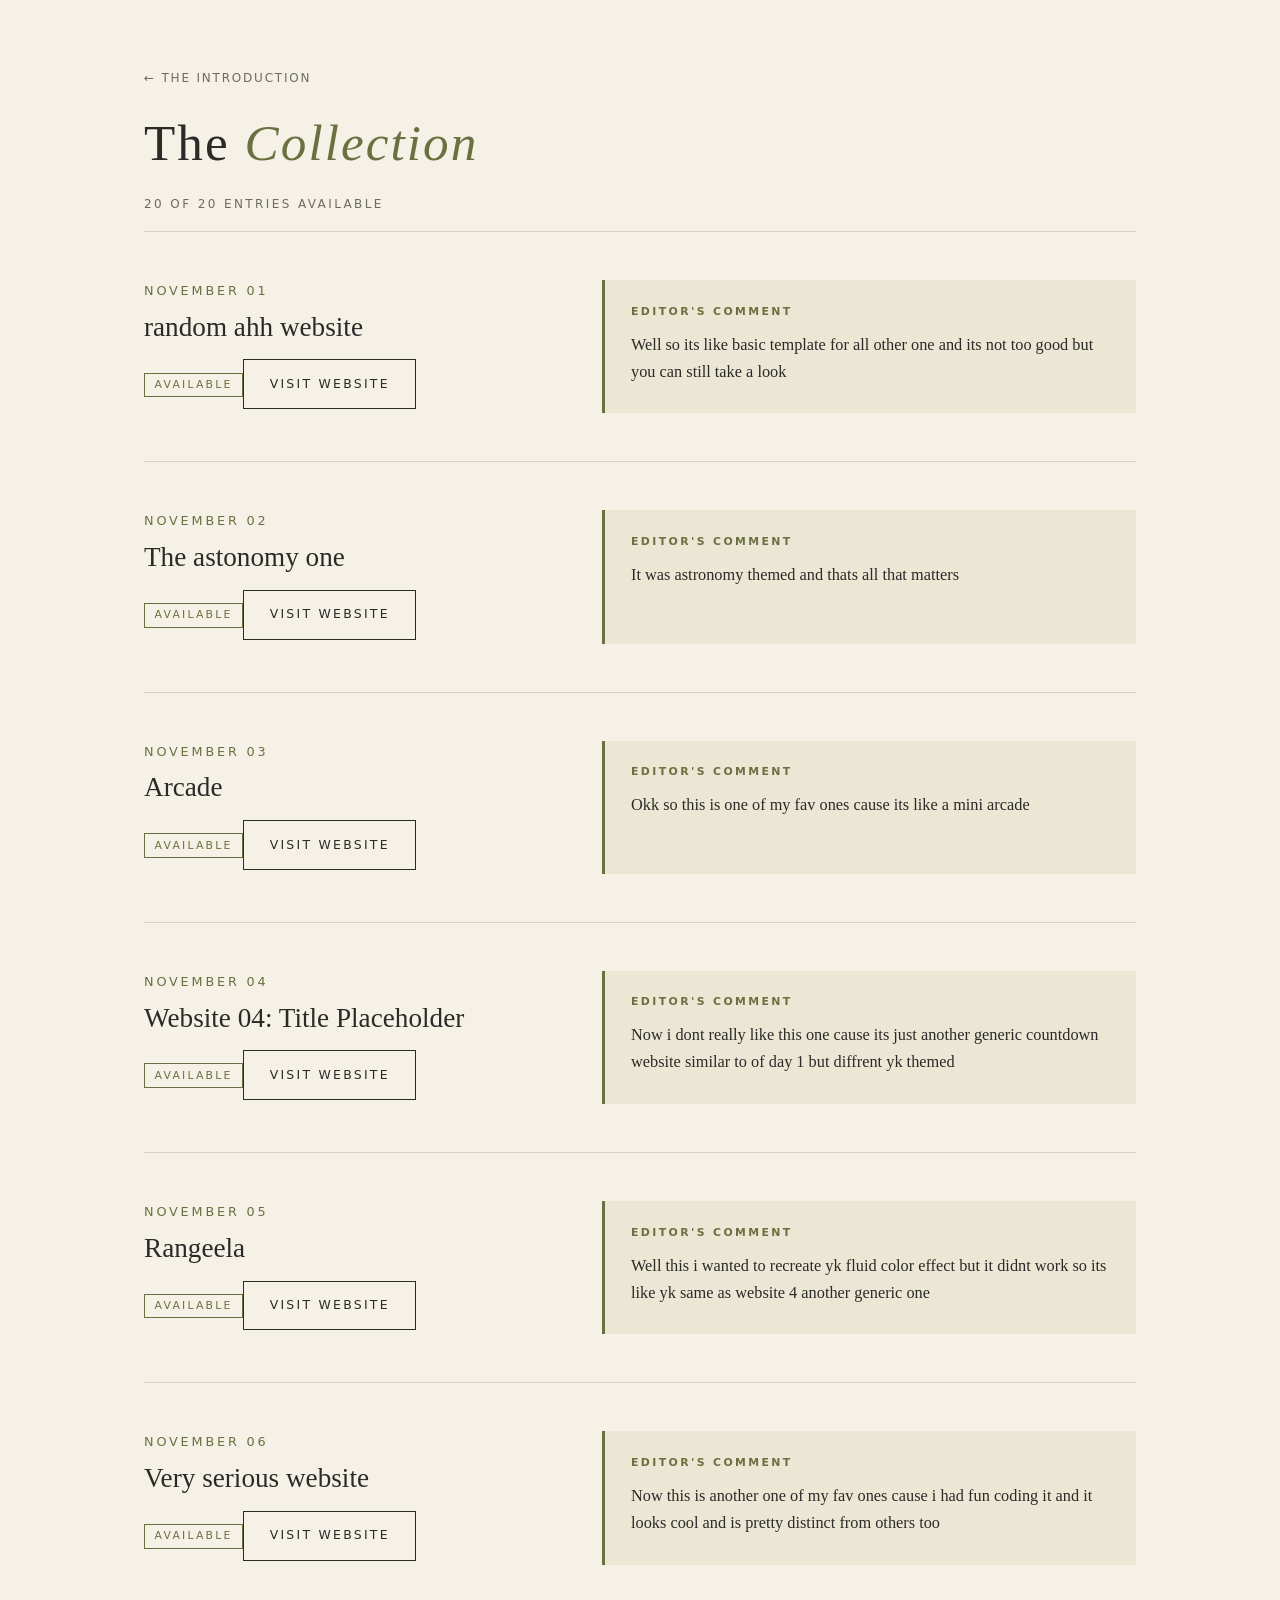
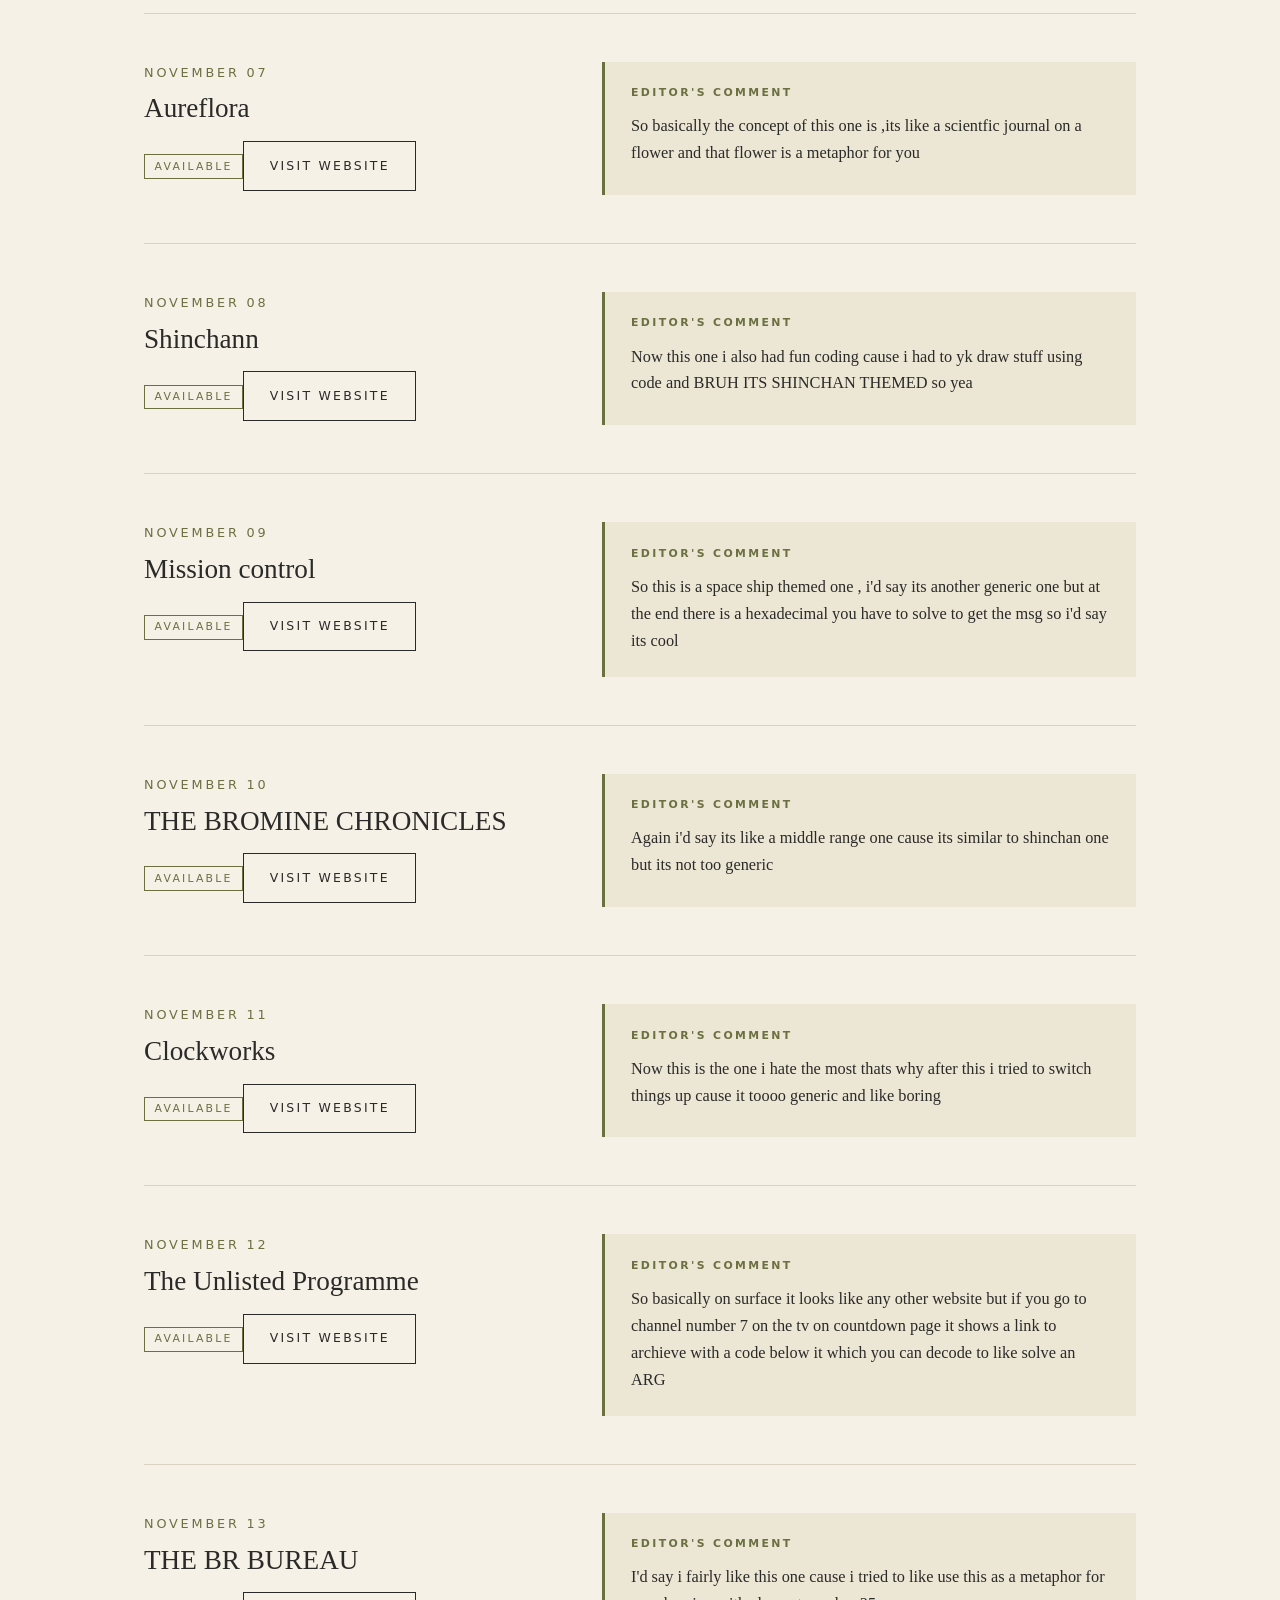
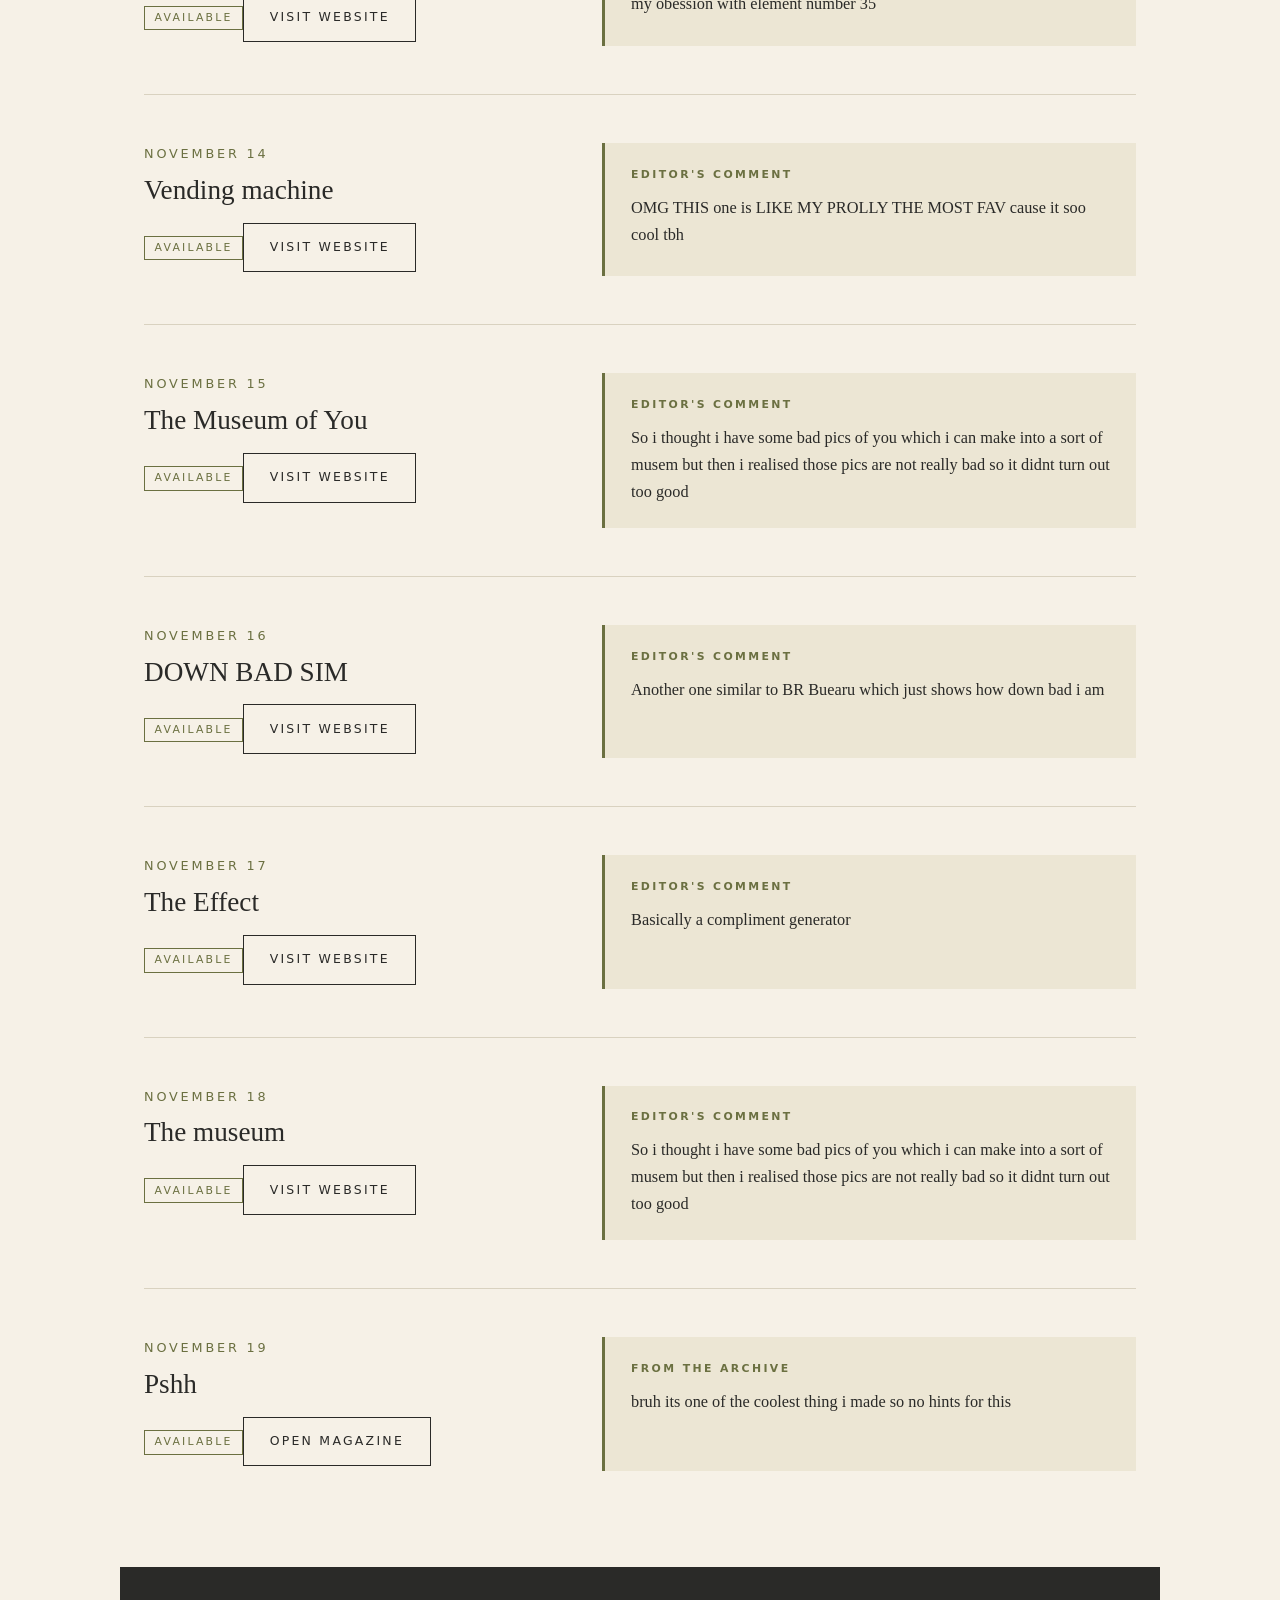
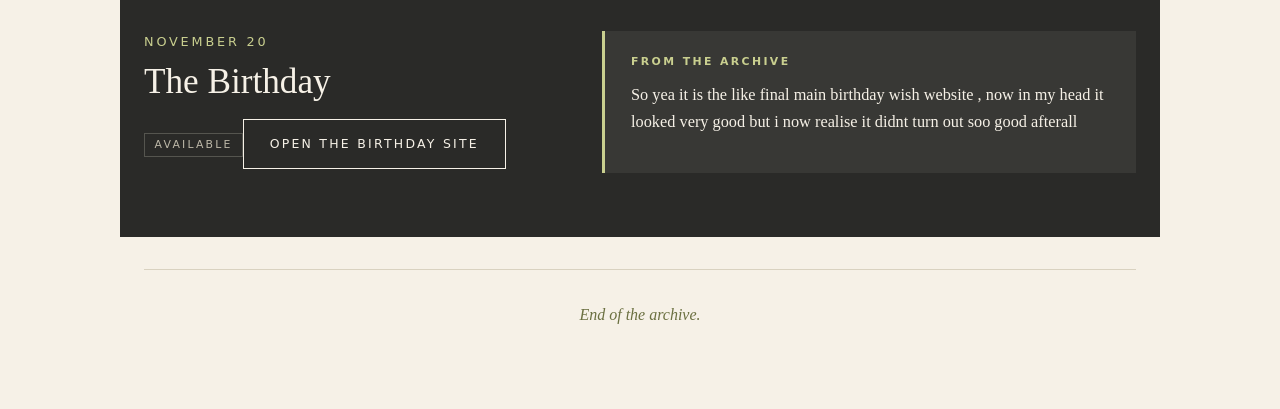
==== collection.html @ a28e2247 "Add files via upload" ====
<!DOCTYPE html>
<html lang="en">
<head>
<meta charset="utf-8">
<meta name="viewport" content="width=device-width, initial-scale=1">
<title>The Collection &middot; The Bromine Archive</title>
<link rel="stylesheet" href="styles.css">
</head>
<body class="collection">
<header class="wrap top">
  <a class="back" href="index.html">&larr; The Introduction</a>
  <h1>The <em>Collection</em></h1>
  <p class="eyebrow" id="count"></p>
</header>
<main class="wrap" id="entries"></main>
<footer class="wrap foot"><hr><p><em>End of the archive.</em></p></footer>
<script src="archive-data.js"></script>
<script src="script.js"></script>
</body>
</html>
---- styles.css ----
:root{--paper:#f6f1e7;--ink:#2a2a28;--mute:#6e6b60;--olive:#6b7041;--line:#d9d2c0;--box:#ece6d4;
--serif:Georgia,"Times New Roman",serif;--sans:system-ui,-apple-system,"Segoe UI",Roboto,sans-serif}
*{box-sizing:border-box}
html{scroll-behavior:smooth}
body{margin:0;background:var(--paper);color:var(--ink);font-family:var(--sans);line-height:1.65}
em{font-family:var(--serif);font-style:italic;font-weight:400;color:var(--olive)}
h1{font-family:var(--serif);font-weight:400;letter-spacing:.04em;margin:.2em 0}
hr{border:0;border-top:1px solid var(--line);margin:2rem 0}
.wrap{max-width:1040px;margin:0 auto;padding:0 1.5rem}
.narrow{max-width:680px;padding-top:12vh;padding-bottom:6rem}
.eyebrow{font-size:.75rem;letter-spacing:.2em;text-transform:uppercase;color:var(--mute);margin:0}
.intro h1{font-size:clamp(2.2rem,7vw,3.8rem);line-height:1.1}
.prose p{font-family:var(--serif);font-size:1.12rem}
.closing{margin-top:2rem}
.actions{display:flex;gap:1rem;flex-wrap:wrap;margin-top:2.5rem}
.btn{display:inline-block;padding:.85rem 1.6rem;border:1px solid var(--ink);color:var(--ink);text-decoration:none;font-size:.78rem;letter-spacing:.18em;text-transform:uppercase;transition:.25s}
.btn:hover,.btn:focus-visible{background:var(--ink);color:var(--paper)}
.btn.primary{background:var(--olive);border-color:var(--olive);color:#fff}
.btn.primary:hover{background:var(--ink);border-color:var(--ink)}
.btn.off{opacity:.45;pointer-events:none;border-style:dashed}
.note{font-size:.8rem;color:var(--mute);min-height:1.2em;margin-top:1.2rem}
.top{padding-top:4rem;padding-bottom:1rem}
.top h1{font-size:clamp(2rem,6vw,3.2rem)}
.back{font-size:.75rem;letter-spacing:.15em;text-transform:uppercase;color:var(--mute);text-decoration:none}
.back:hover{color:var(--olive)}
.entry{display:grid;grid-template-columns:1fr 1.3fr;gap:3rem;padding:3rem 0;border-top:1px solid var(--line)}
.date{font-size:.8rem;letter-spacing:.22em;color:var(--olive);margin:0 0 .6rem}
.entry h2{font-family:var(--serif);font-weight:400;font-size:1.7rem;line-height:1.2;margin:0 0 1rem}
.status{display:inline-block;font-size:.68rem;letter-spacing:.2em;padding:.15rem .6rem;border:1px solid var(--line);margin-bottom:1rem}
.entry.locked .status{color:var(--mute)}
.entry.open .status{color:var(--olive);border-color:var(--olive)}
.when{font-size:.8rem;color:var(--mute);margin:0 0 1rem}
.comment{background:var(--box);border-left:3px solid var(--olive);padding:1.4rem 1.6rem}
.comment h3{font-size:.68rem;letter-spacing:.22em;text-transform:uppercase;color:var(--olive);margin:0 0 .7rem;font-weight:600}
.comment p{margin:0;font-family:var(--serif);font-size:1.02rem}
.entry.locked .comment{opacity:.9}
.entry.finale{background:var(--ink);color:var(--paper);margin:3rem -1.5rem 0;padding:4rem 1.5rem;border:0}
.entry.finale em,.entry.finale .date,.entry.finale .comment h3{color:#c9cf8f}
.entry.finale .comment{background:#383835;border-color:#c9cf8f}
.entry.finale .btn{border-color:var(--paper);color:var(--paper)}
.entry.finale .btn:hover{background:var(--paper);color:var(--ink)}
.entry.finale .when,.entry.finale .status{color:#bdb8a8;border-color:#55554f}
.entry.finale h2{font-size:2.2rem}
.foot{text-align:center;padding-bottom:4rem;color:var(--mute)}
@media(max-width:760px){.entry{grid-template-columns:1fr;gap:1.4rem;padding:2.2rem 0}.narrow{padding-top:7vh}.entry.finale{margin-left:-1.5rem;margin-right:-1.5rem}}
@media(prefers-reduced-motion:reduce){*{transition:none!important;scroll-behavior:auto!important}}
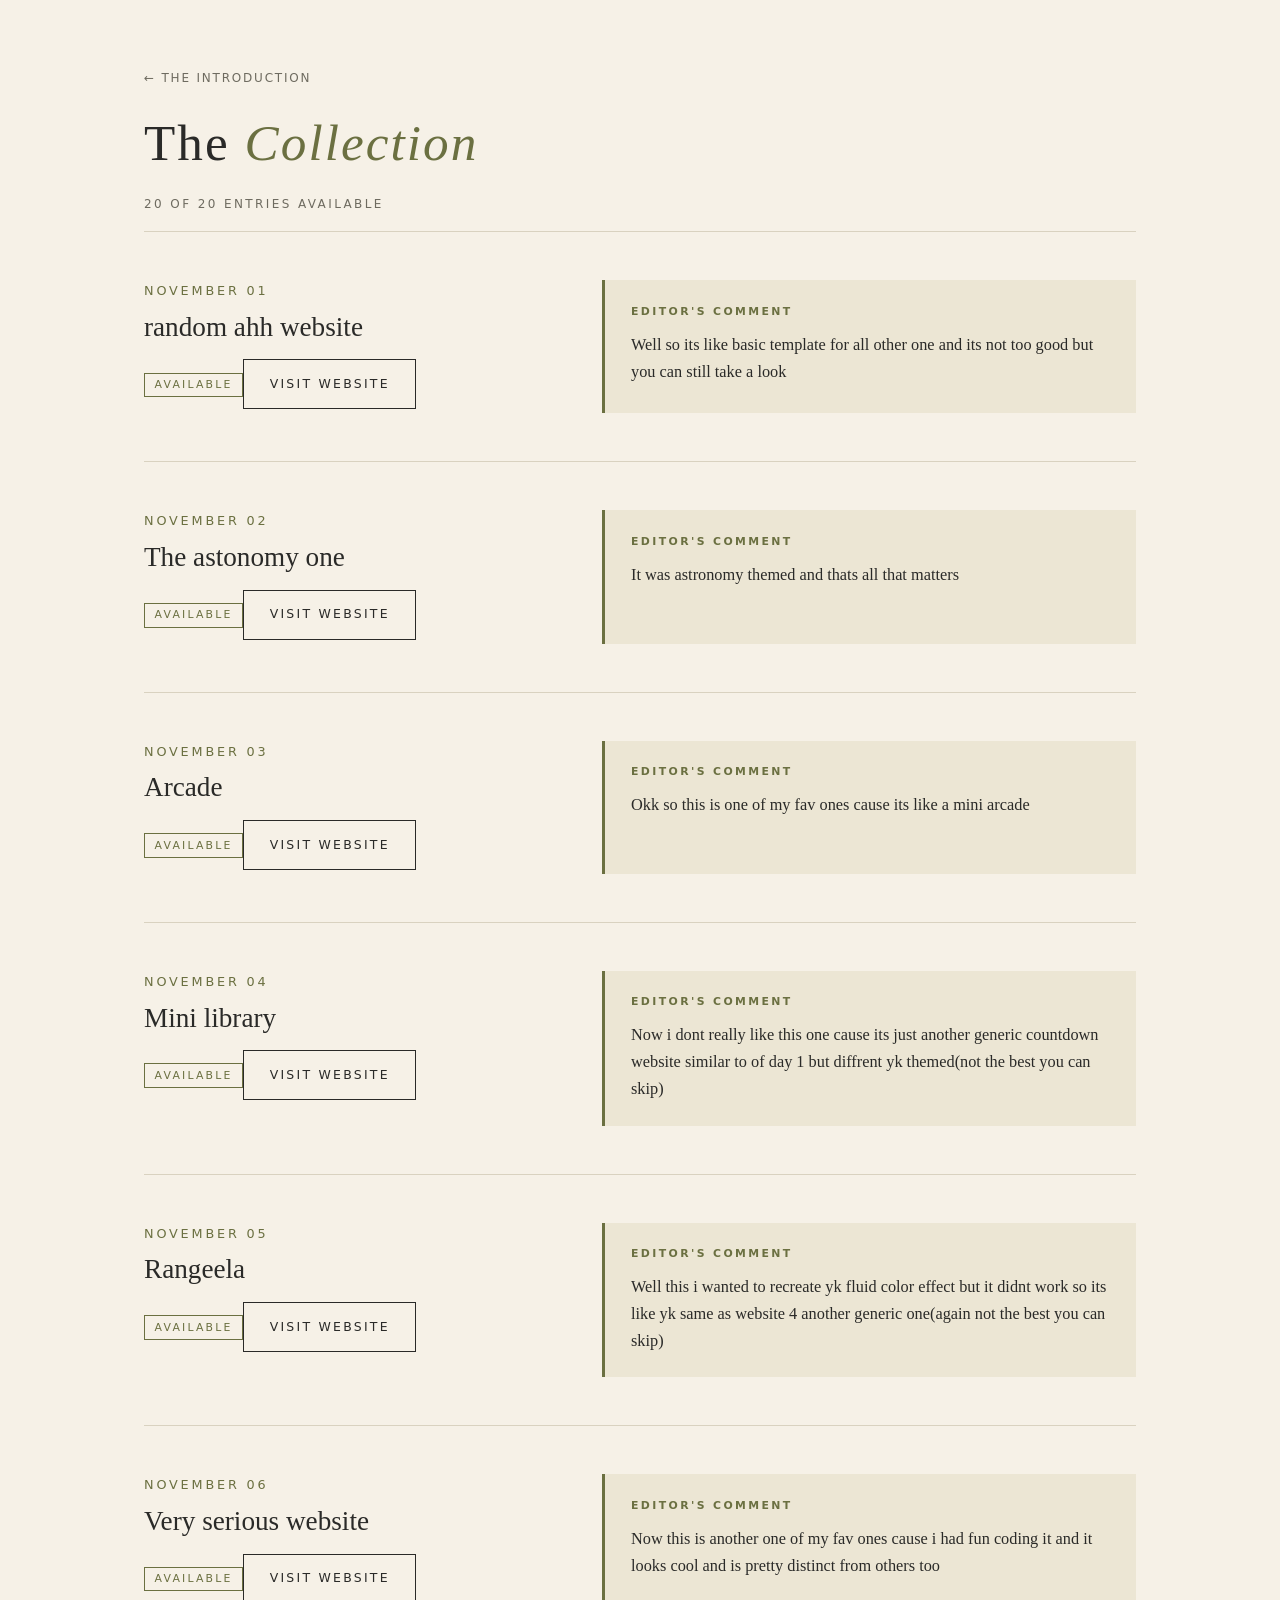
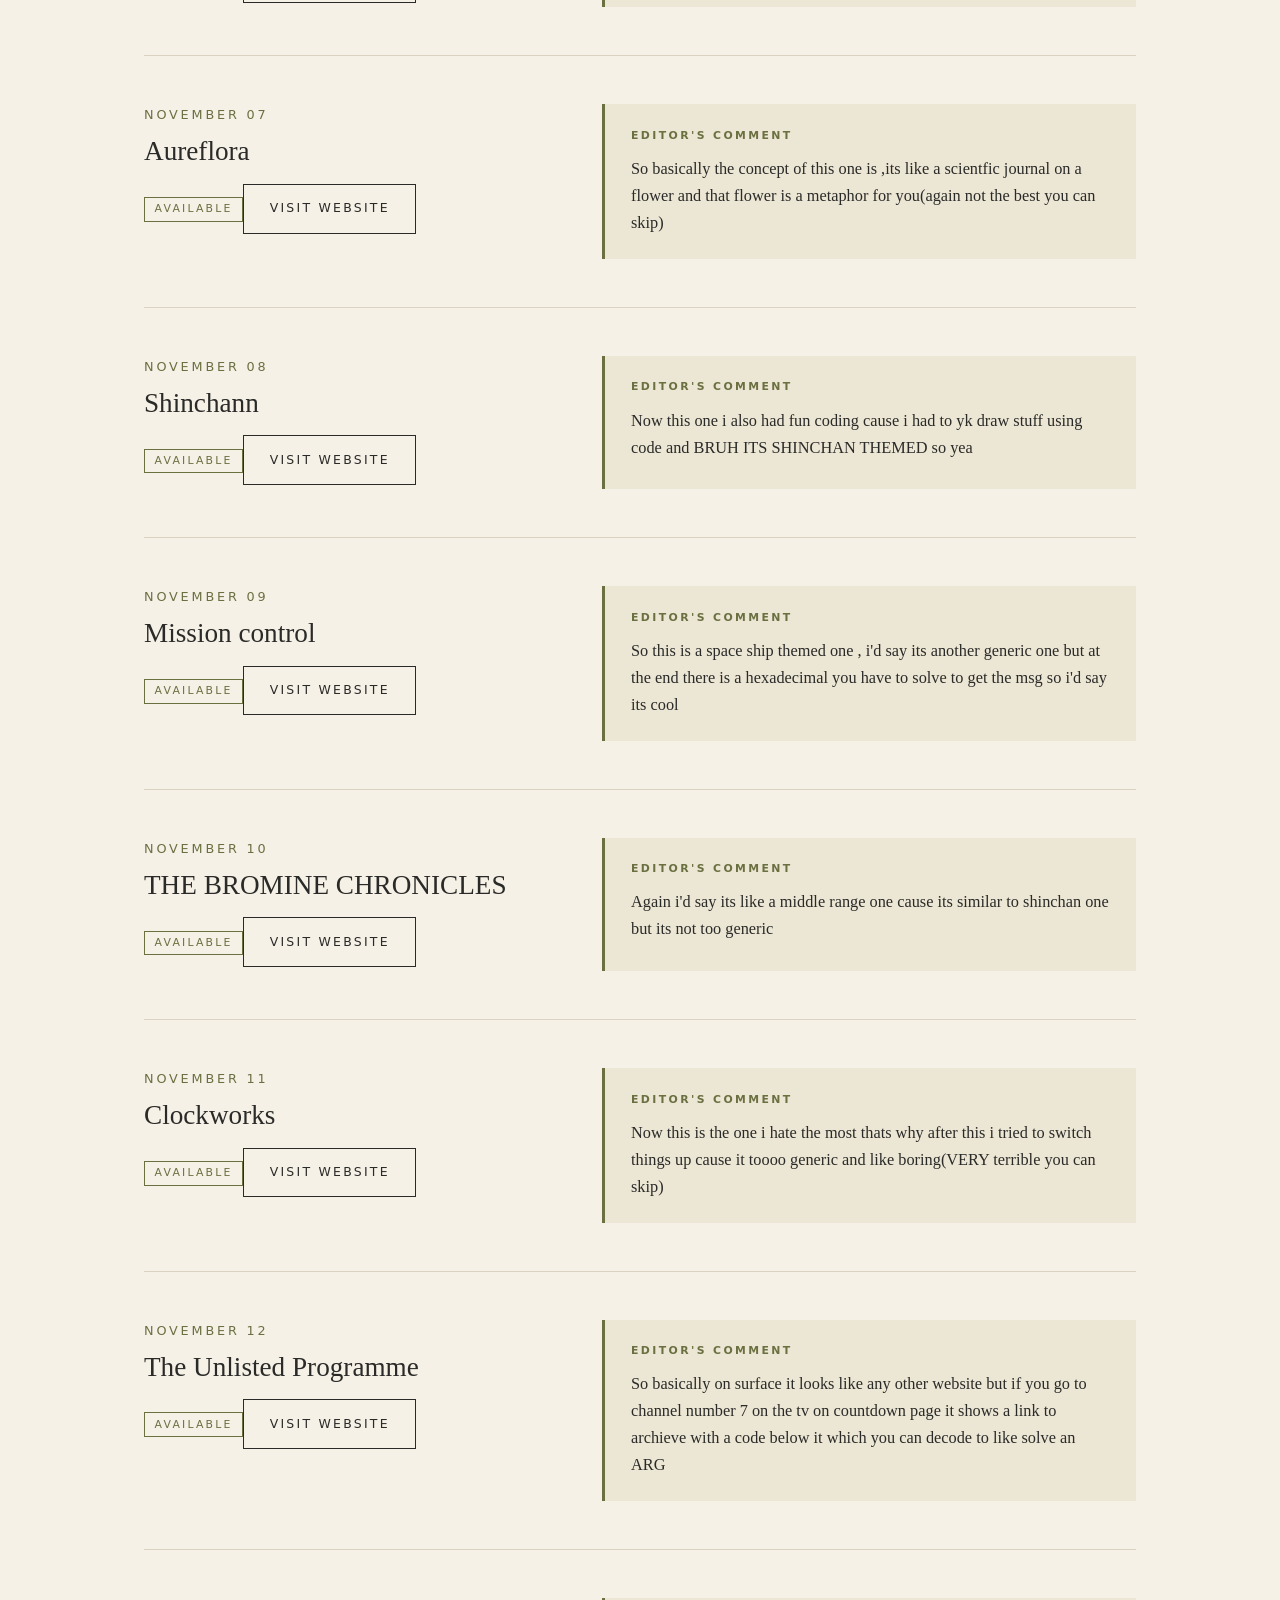
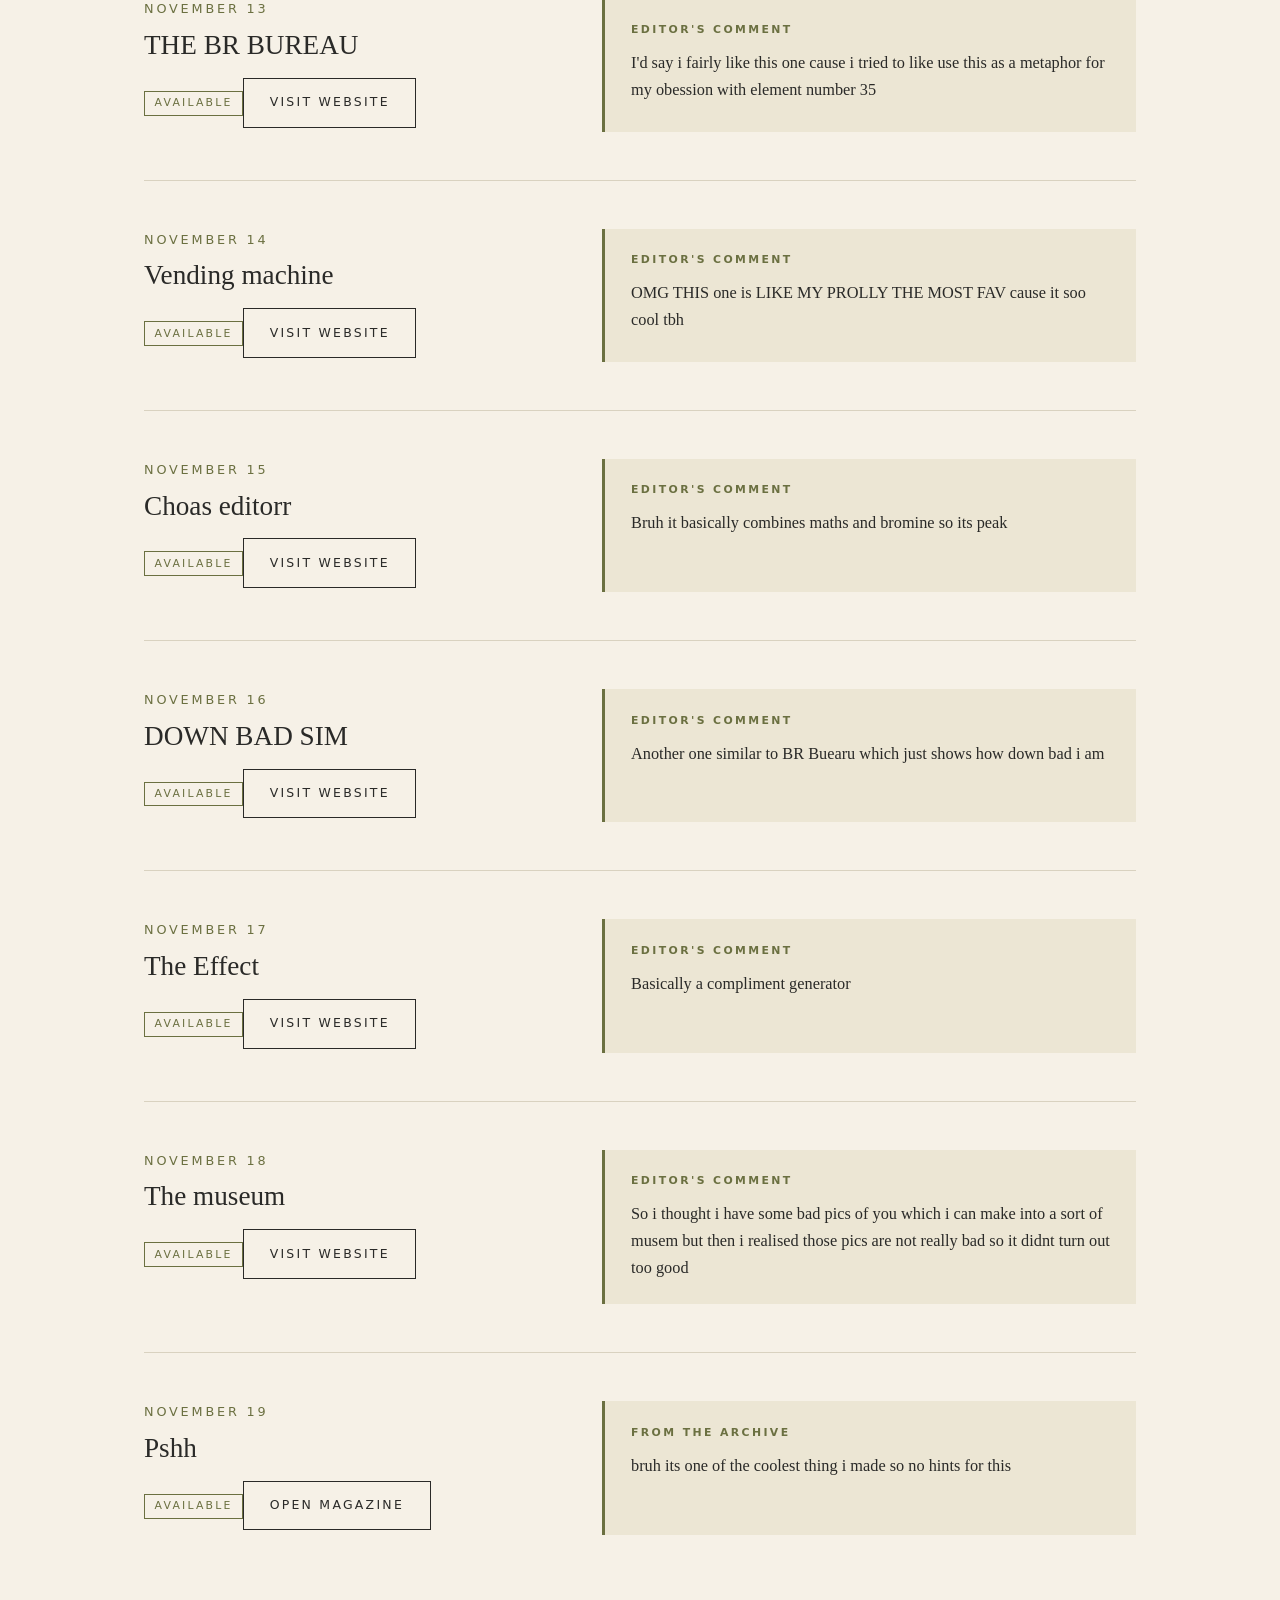
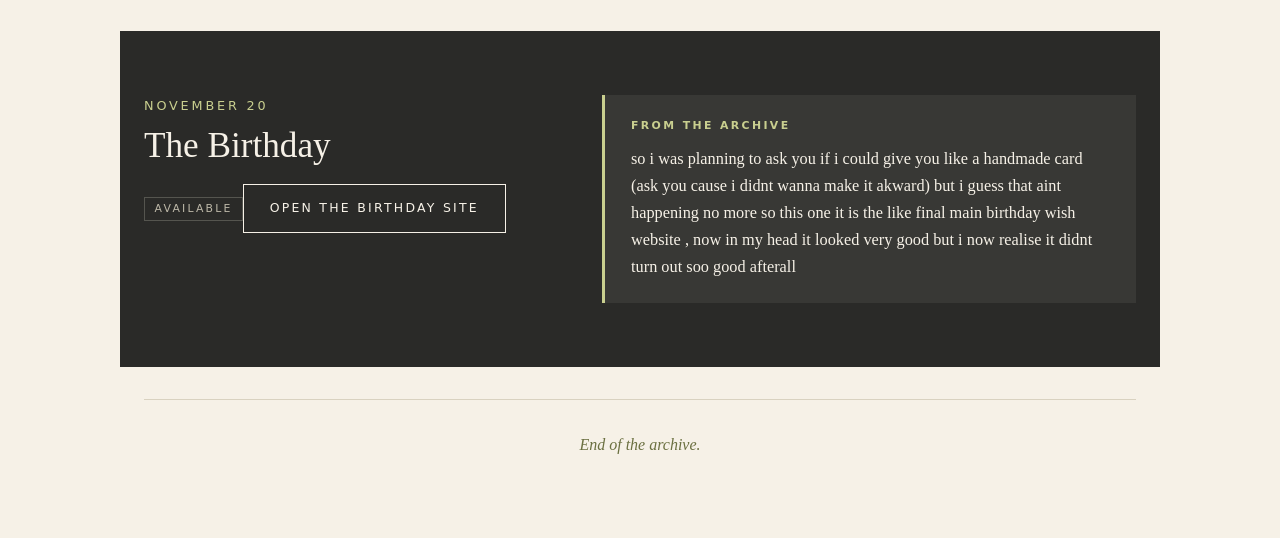
==== commit 0408d158: "Update collection.html" ====
--- a/collection.html
+++ b/collection.html
@@ -3,7 +3,7 @@
 <head>
 <meta charset="utf-8">
 <meta name="viewport" content="width=device-width, initial-scale=1">
-<title>The Collection &middot; The Bromine Archive</title>
+<title>Archive</title>
 <link rel="stylesheet" href="styles.css">
 </head>
 <body class="collection">
